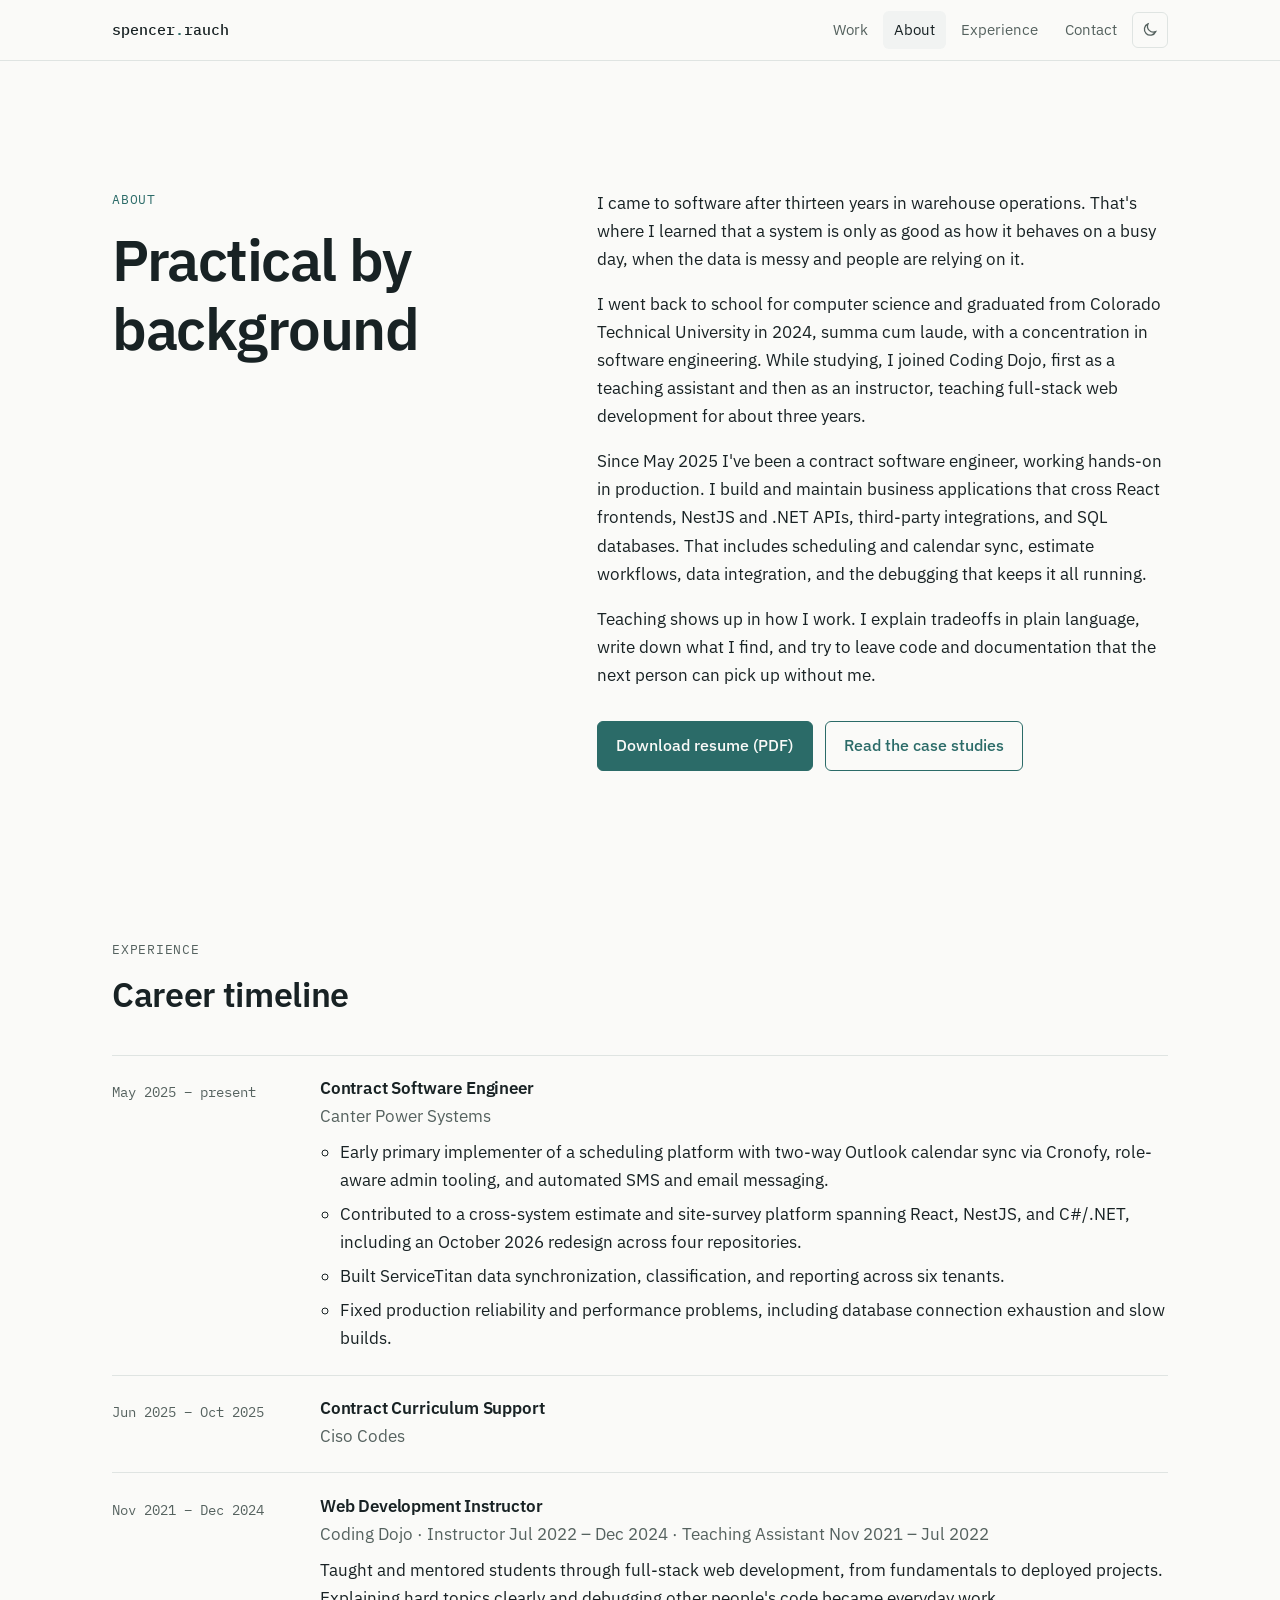
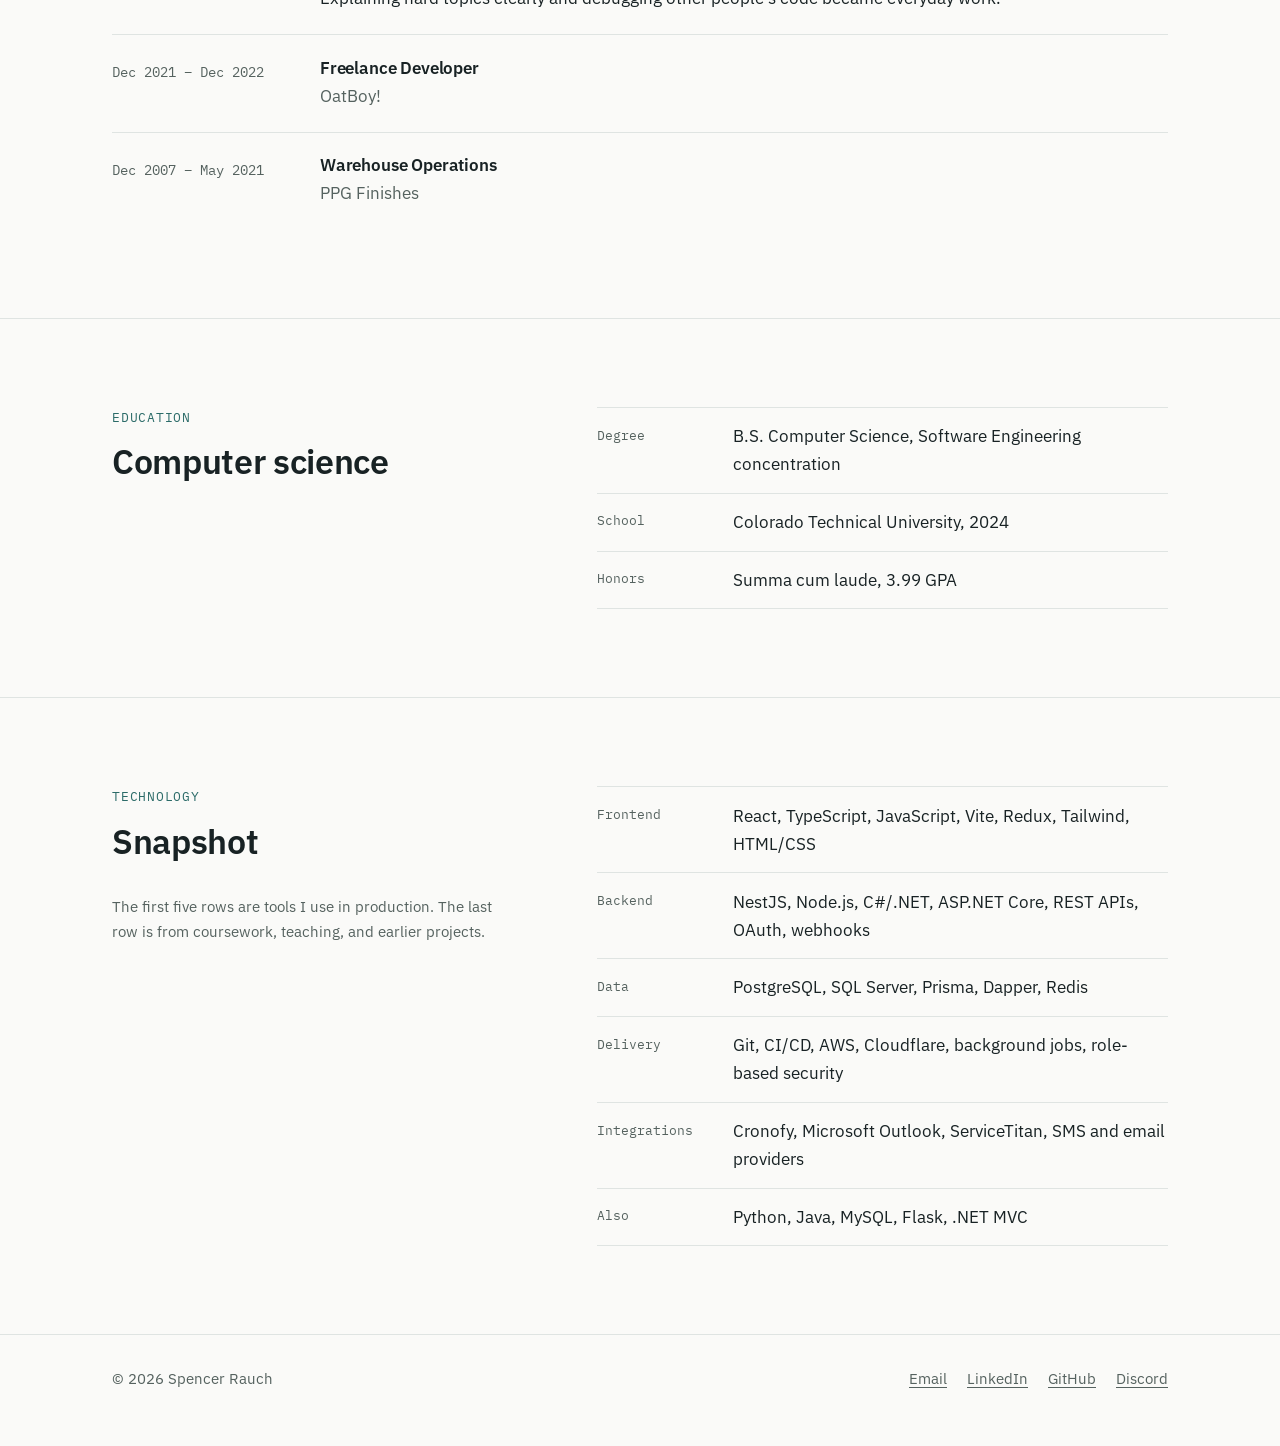
==== about.html @ 816af0b3 "Rebuild site around production engineering work Replace the single-page bootcamp-era portfolio with " ====
<!DOCTYPE html>
<html lang="en">

<head>
    <meta charset="UTF-8">
    <meta name="viewport" content="width=device-width, initial-scale=1.0">
    <title>About & experience — Spencer Rauch</title>
    <meta name="description" content="Spencer Rauch's background and experience: warehouse operations, a computer science degree, three years teaching full-stack development, and production software engineering since 2025.">
    <link rel="canonical" href="https://spencergr.com/about.html">
    <meta name="theme-color" content="#2b6b68">

    <meta property="og:type" content="profile">
    <meta property="og:site_name" content="Spencer Rauch">
    <meta property="og:title" content="About & experience — Spencer Rauch">
    <meta property="og:description" content="From operations to a CS degree, three years teaching, and production software engineering since 2025.">
    <meta property="og:url" content="https://spencergr.com/about.html">
    <meta property="og:image" content="https://spencergr.com/img/og-image.png">
    <meta property="og:image:width" content="1200">
    <meta property="og:image:height" content="630">
    <meta name="twitter:card" content="summary_large_image">

    <link rel="icon" href="favicon.svg" type="image/svg+xml">
    <link rel="preconnect" href="https://fonts.googleapis.com">
    <link rel="preconnect" href="https://fonts.gstatic.com" crossorigin>
    <link href="https://fonts.googleapis.com/css2?family=IBM+Plex+Mono:wght@400;500&family=IBM+Plex+Sans:wght@400;500;600&display=swap" rel="stylesheet">
    <link rel="stylesheet" href="style.css">
    <script>try { var t = localStorage.getItem("theme"); if (t) document.documentElement.dataset.theme = t; } catch (e) { }</script>
</head>

<body>
    <a class="skip-link" href="#main">Skip to content</a>

    <header class="site-header">
        <div class="wrap">
            <a class="brand" href="./">spencer<span>.</span>rauch</a>
            <nav class="nav" aria-label="Main">
                <ul id="nav-list">
                    <li><a href="work.html">Work</a></li>
                    <li><a href="about.html" aria-current="page">About</a></li>
                    <li><a href="#experience">Experience</a></li>
                    <li><a href="index.html#contact">Contact</a></li>
                </ul>
                <button class="icon-btn theme-btn" type="button" aria-label="Toggle theme">
                    <svg class="icon-moon" viewBox="0 0 24 24" fill="none" stroke="currentColor" stroke-width="1.8" aria-hidden="true"><path d="M20 14.5A8 8 0 0 1 9.5 4a8 8 0 1 0 10.5 10.5z" /></svg>
                    <svg class="icon-sun" viewBox="0 0 24 24" fill="none" stroke="currentColor" stroke-width="1.8" aria-hidden="true"><circle cx="12" cy="12" r="4" /><path d="M12 2v2M12 20v2M4.9 4.9l1.4 1.4M17.7 17.7l1.4 1.4M2 12h2M20 12h2M4.9 19.1l1.4-1.4M17.7 6.3l1.4-1.4" /></svg>
                </button>
                <button class="icon-btn menu-btn" type="button" aria-label="Menu" aria-expanded="false" aria-controls="nav-list">
                    <svg viewBox="0 0 24 24" fill="none" stroke="currentColor" stroke-width="1.8" aria-hidden="true"><path d="M4 7h16M4 12h16M4 17h16" /></svg>
                </button>
            </nav>
        </div>
    </header>

    <main id="main">
        <section class="hero" aria-labelledby="page-title">
            <div class="wrap split">
                <div>
                    <p class="eyebrow">About</p>
                    <h1 id="page-title">Practical by background</h1>
                </div>
                <div>
                    <p>I came to software after thirteen years in warehouse operations. That's where I learned that a system is only as good as how it behaves on a busy day, when the data is messy and people are relying on it.</p>
                    <p>I went back to school for computer science and graduated from Colorado Technical University in 2024, summa cum laude, with a concentration in software engineering. While studying, I joined Coding Dojo, first as a teaching assistant and then as an instructor, teaching full-stack web development for about three years.</p>
                    <p>Since May 2025 I've been a contract software engineer, working hands-on in production. I build and maintain business applications that cross React frontends, NestJS and .NET APIs, third-party integrations, and SQL databases. That includes scheduling and calendar sync, estimate workflows, data integration, and the debugging that keeps it all running.</p>
                    <p>Teaching shows up in how I work. I explain tradeoffs in plain language, write down what I find, and try to leave code and documentation that the next person can pick up without me.</p>
                    <div class="actions">
                        <a class="btn btn-primary" href="resume.pdf">Download resume (PDF)</a>
                        <a class="btn btn-secondary" href="work.html">Read the case studies</a>
                    </div>
                </div>
            </div>
        </section>

        <section class="section" id="experience" aria-labelledby="exp-title">
            <div class="wrap">
                <div class="section-head">
                    <p class="eyebrow">Experience</p>
                    <h2 id="exp-title">Career timeline</h2>
                </div>
                <ol class="timeline">
                    <li>
                        <div class="when">May 2025 – present</div>
                        <div>
                            <h3>Contract Software Engineer</h3>
                            <p class="org">Canter Power Systems</p>
                            <ul>
                                <li>Early primary implementer of a scheduling platform with two-way Outlook calendar sync via Cronofy, role-aware admin tooling, and automated SMS and email messaging.</li>
                                <li>Contributed to a cross-system estimate and site-survey platform spanning React, NestJS, and C#/.NET, including an October 2026 redesign across four repositories.</li>
                                <li>Built ServiceTitan data synchronization, classification, and reporting across six tenants.</li>
                                <li>Fixed production reliability and performance problems, including database connection exhaustion and slow builds.</li>
                            </ul>
                        </div>
                    </li>
                    <li>
                        <div class="when">Jun 2025 – Oct 2025</div>
                        <div>
                            <h3>Contract Curriculum Support</h3>
                            <p class="org">Ciso Codes</p>
                        </div>
                    </li>
                    <li>
                        <div class="when">Nov 2021 – Dec 2024</div>
                        <div>
                            <h3>Web Development Instructor</h3>
                            <p class="org">Coding Dojo · Instructor Jul 2022 – Dec 2024 · Teaching Assistant Nov 2021 – Jul 2022</p>
                            <p>Taught and mentored students through full-stack web development, from fundamentals to deployed projects. Explaining hard topics clearly and debugging other people's code became everyday work.</p>
                        </div>
                    </li>
                    <li>
                        <div class="when">Dec 2021 – Dec 2022</div>
                        <div>
                            <h3>Freelance Developer</h3>
                            <p class="org">OatBoy!</p>
                        </div>
                    </li>
                    <li>
                        <div class="when">Dec 2007 – May 2021</div>
                        <div>
                            <h3>Warehouse Operations</h3>
                            <p class="org">PPG Finishes</p>
                        </div>
                    </li>
                </ol>
            </div>
        </section>

        <section class="section" aria-labelledby="edu-title">
            <div class="wrap split">
                <div>
                    <p class="eyebrow">Education</p>
                    <h2 id="edu-title">Computer science</h2>
                </div>
                <ul class="facts">
                    <li><span class="k">Degree</span><span>B.S. Computer Science, Software Engineering concentration</span></li>
                    <li><span class="k">School</span><span>Colorado Technical University, 2024</span></li>
                    <li><span class="k">Honors</span><span>Summa cum laude, 3.99 GPA</span></li>
                </ul>
            </div>
        </section>

        <section class="section" aria-labelledby="tech-title">
            <div class="wrap split">
                <div>
                    <p class="eyebrow">Technology</p>
                    <h2 id="tech-title">Snapshot</h2>
                    <p class="note">The first five rows are tools I use in production. The last row is from coursework, teaching, and earlier projects.</p>
                </div>
                <ul class="facts">
                    <li><span class="k">Frontend</span><span>React, TypeScript, JavaScript, Vite, Redux, Tailwind, HTML/CSS</span></li>
                    <li><span class="k">Backend</span><span>NestJS, Node.js, C#/.NET, ASP.NET Core, REST APIs, OAuth, webhooks</span></li>
                    <li><span class="k">Data</span><span>PostgreSQL, SQL Server, Prisma, Dapper, Redis</span></li>
                    <li><span class="k">Delivery</span><span>Git, CI/CD, AWS, Cloudflare, background jobs, role-based security</span></li>
                    <li><span class="k">Integrations</span><span>Cronofy, Microsoft Outlook, ServiceTitan, SMS and email providers</span></li>
                    <li><span class="k">Also</span><span>Python, Java, MySQL, Flask, .NET MVC</span></li>
                </ul>
            </div>
        </section>
    </main>

    <footer class="site-footer">
        <div class="wrap">
            <p>© 2026 Spencer Rauch</p>
            <ul>
                <li><a href="mailto:rauchs@gmail.com">Email</a></li>
                <li><a href="https://www.linkedin.com/in/spencer-rauch/">LinkedIn</a></li>
                <li><a href="https://github.com/SpencerRauch">GitHub</a></li>
                <li><a href="https://www.discordapp.com/users/734419420210004018">Discord</a></li>
            </ul>
        </div>
    </footer>

    <script src="script.js"></script>
</body>

</html>
---- style.css ----
/* ---------- Tokens ---------- */
:root {
    --bg: #fafaf8;
    --surface: #ffffff;
    --surface-2: #f1f3f2;
    --text: #182224;
    --muted: #55625f;
    --border: #dfe4e2;
    --accent: #2b6b68;
    --accent-soft: #e3efed;
    --accent-ink: #1f5250;
    --warn: #8a5a12;
    --warn-soft: #f7eedd;

    --font-sans: "IBM Plex Sans", system-ui, -apple-system, "Segoe UI", sans-serif;
    --font-mono: "IBM Plex Mono", ui-monospace, "Cascadia Code", Consolas, monospace;

    --radius: 6px;
    --max: 70rem;
    --gutter: clamp(1rem, 4vw, 2rem);
    color-scheme: light;
}

@media (prefers-color-scheme: dark) {
    :root:not([data-theme="light"]) {
        --bg: #111517;
        --surface: #171c1e;
        --surface-2: #1d2427;
        --text: #e6ebea;
        --muted: #9aa8a5;
        --border: #2b3437;
        --accent: #8cc4bb;
        --accent-soft: #1d2f2e;
        --accent-ink: #b5dcd5;
        --warn: #e0b86b;
        --warn-soft: #2e2618;
        color-scheme: dark;
    }
}

:root[data-theme="dark"] {
    --bg: #111517;
    --surface: #171c1e;
    --surface-2: #1d2427;
    --text: #e6ebea;
    --muted: #9aa8a5;
    --border: #2b3437;
    --accent: #8cc4bb;
    --accent-soft: #1d2f2e;
    --accent-ink: #b5dcd5;
    --warn: #e0b86b;
    --warn-soft: #2e2618;
    color-scheme: dark;
}

/* ---------- Base ---------- */
*,
*::before,
*::after {
    box-sizing: border-box;
}

html {
    -webkit-text-size-adjust: 100%;
    scroll-behavior: smooth;
}

@media (prefers-reduced-motion: reduce) {
    html {
        scroll-behavior: auto;
    }
}

body {
    margin: 0;
    background: var(--bg);
    color: var(--text);
    font-family: var(--font-sans);
    font-size: 1.0625rem;
    line-height: 1.65;
    text-rendering: optimizeLegibility;
}

h1,
h2,
h3,
h4 {
    line-height: 1.2;
    margin: 0 0 .6em;
    font-weight: 600;
    letter-spacing: -0.01em;
}

h1 {
    font-size: clamp(2.2rem, 5.5vw, 3.6rem);
    letter-spacing: -0.025em;
}

h2 {
    font-size: clamp(1.6rem, 3.2vw, 2.1rem);
}

h3 {
    font-size: 1.2rem;
}

p {
    margin: 0 0 1em;
}

a {
    color: var(--accent);
    text-underline-offset: .18em;
    text-decoration-thickness: 1px;
}

a:hover {
    text-decoration-thickness: 2px;
}

:focus-visible {
    outline: 2px solid var(--accent);
    outline-offset: 3px;
    border-radius: 2px;
}

ul {
    padding-left: 1.2em;
}

li + li {
    margin-top: .35em;
}

code,
.mono {
    font-family: var(--font-mono);
    font-size: .9em;
}

.wrap {
    max-width: var(--max);
    margin: 0 auto;
    padding: 0 var(--gutter);
}

.skip-link {
    position: absolute;
    left: -999px;
    top: .5rem;
    background: var(--surface);
    color: var(--text);
    padding: .5rem 1rem;
    border: 1px solid var(--border);
    z-index: 100;
}

.skip-link:focus {
    left: .5rem;
}

.visually-hidden {
    position: absolute;
    width: 1px;
    height: 1px;
    overflow: hidden;
    clip: rect(0 0 0 0);
    white-space: nowrap;
}

/* ---------- Header ---------- */
.site-header {
    position: sticky;
    top: 0;
    z-index: 20;
    background: color-mix(in srgb, var(--bg) 92%, transparent);
    backdrop-filter: blur(6px);
    border-bottom: 1px solid var(--border);
}

.site-header .wrap {
    display: flex;
    align-items: center;
    justify-content: space-between;
    gap: 1rem;
    min-height: 3.75rem;
}

.brand {
    font-family: var(--font-mono);
    font-weight: 500;
    font-size: .95rem;
    color: var(--text);
    text-decoration: none;
    white-space: nowrap;
}

.brand span {
    color: var(--accent);
}

.nav {
    display: flex;
    align-items: center;
    gap: .25rem;
}

.nav ul {
    display: flex;
    list-style: none;
    margin: 0;
    padding: 0;
    gap: .25rem;
}

.nav li + li {
    margin-top: 0;
}

.nav a {
    display: block;
    padding: .4rem .7rem;
    color: var(--muted);
    text-decoration: none;
    font-size: .95rem;
    border-radius: var(--radius);
}

.nav a:hover,
.nav a[aria-current="page"] {
    color: var(--text);
    background: var(--surface-2);
}

.icon-btn {
    display: inline-flex;
    align-items: center;
    justify-content: center;
    width: 2.25rem;
    height: 2.25rem;
    border: 1px solid var(--border);
    border-radius: var(--radius);
    background: transparent;
    color: var(--muted);
    cursor: pointer;
}

.icon-btn:hover {
    color: var(--text);
    background: var(--surface-2);
}

.icon-btn svg {
    width: 1.1rem;
    height: 1.1rem;
}

.menu-btn {
    display: none;
}

.theme-btn .icon-sun {
    display: none;
}

:root[data-theme="dark"] .theme-btn .icon-sun {
    display: block;
}

:root[data-theme="dark"] .theme-btn .icon-moon {
    display: none;
}

@media (max-width: 680px) {
    .menu-btn {
        display: inline-flex;
    }

    .nav ul {
        display: none;
        position: absolute;
        top: 100%;
        left: 0;
        right: 0;
        flex-direction: column;
        padding: .5rem var(--gutter) 1rem;
        background: var(--bg);
        border-bottom: 1px solid var(--border);
    }

    .nav.open ul {
        display: flex;
    }

    .nav a {
        padding: .7rem .5rem;
        font-size: 1rem;
    }
}

/* ---------- Sections ---------- */
main {
    display: block;
}

.section {
    padding: clamp(3rem, 8vw, 5.5rem) 0;
}

.section + .section {
    border-top: 1px solid var(--border);
}

.eyebrow {
    font-family: var(--font-mono);
    font-size: .8rem;
    letter-spacing: .06em;
    text-transform: uppercase;
    color: var(--accent);
    margin-bottom: .9rem;
}

.lede {
    font-size: clamp(1.1rem, 2vw, 1.25rem);
    color: var(--muted);
    max-width: 44rem;
}

.section-head {
    max-width: 44rem;
    margin-bottom: 2.5rem;
}

.section-head p {
    color: var(--muted);
}

/* ---------- Hero ---------- */
.hero {
    padding: clamp(4rem, 12vw, 8rem) 0 clamp(3rem, 8vw, 5rem);
}

.hero h1 {
    max-width: 16ch;
}

.hero .lede {
    margin-top: 1.25rem;
}

.actions {
    display: flex;
    flex-wrap: wrap;
    gap: .75rem;
    margin-top: 2rem;
}

.btn {
    display: inline-flex;
    align-items: center;
    gap: .5rem;
    padding: .7rem 1.15rem;
    border-radius: var(--radius);
    border: 1px solid var(--accent);
    font-weight: 500;
    font-size: .98rem;
    text-decoration: none;
}

.btn-primary {
    background: var(--accent);
    color: var(--bg);
}

.btn-primary:hover {
    background: var(--accent-ink);
    border-color: var(--accent-ink);
}

.btn-secondary {
    background: transparent;
    color: var(--accent);
}

.btn-secondary:hover {
    background: var(--accent-soft);
}

.hero-meta {
    display: flex;
    flex-wrap: wrap;
    gap: .5rem 1.5rem;
    margin-top: 2.5rem;
    padding: 0;
    list-style: none;
    color: var(--muted);
    font-size: .92rem;
}

.hero-meta li + li {
    margin-top: 0;
}

/* ---------- Cards ---------- */
.card-grid {
    display: grid;
    grid-template-columns: repeat(auto-fit, minmax(min(100%, 19rem), 1fr));
    gap: 1.25rem;
}

.card {
    display: flex;
    flex-direction: column;
    background: var(--surface);
    border: 1px solid var(--border);
    border-radius: var(--radius);
    padding: 1.5rem;
}

.card h3 {
    margin-bottom: .5rem;
}

.card h3 a {
    color: var(--text);
    text-decoration: none;
}

.card h3 a:hover {
    color: var(--accent);
}

.card p {
    color: var(--muted);
    font-size: .98rem;
}

.card .tags {
    margin-top: auto;
    padding-top: .75rem;
}

.card-link {
    color: var(--text);
    text-decoration: none;
}

a.card:hover {
    border-color: var(--accent);
}

.tags {
    display: flex;
    flex-wrap: wrap;
    gap: .4rem;
    list-style: none;
    padding: 0;
    margin: 0;
}

.tags li {
    margin: 0;
    font-family: var(--font-mono);
    font-size: .78rem;
    padding: .15rem .5rem;
    border-radius: 4px;
    background: var(--surface-2);
    color: var(--muted);
    border: 1px solid var(--border);
}

/* ---------- Capabilities ---------- */
.cap-grid {
    display: grid;
    grid-template-columns: repeat(auto-fit, minmax(min(100%, 13rem), 1fr));
    gap: 2rem 2.5rem;
}

.cap-grid h3 {
    font-size: 1rem;
    font-family: var(--font-mono);
    font-weight: 500;
    color: var(--accent);
    margin-bottom: .6rem;
}

.cap-grid ul {
    list-style: none;
    padding: 0;
    margin: 0;
}

.cap-grid li {
    padding: .3rem 0;
    border-bottom: 1px solid var(--border);
    margin: 0;
}

.note {
    color: var(--muted);
    font-size: .95rem;
    margin-top: 2rem;
}

/* ---------- Two column ---------- */
.split {
    display: grid;
    grid-template-columns: minmax(0, 1fr) minmax(0, 1.4fr);
    gap: clamp(2rem, 6vw, 5rem);
    align-items: start;
}

@media (max-width: 820px) {
    .split {
        grid-template-columns: 1fr;
    }
}

.facts {
    list-style: none;
    padding: 0;
    margin: 0;
    border-top: 1px solid var(--border);
}

.facts li {
    margin: 0;
    padding: .9rem 0;
    border-bottom: 1px solid var(--border);
    display: grid;
    grid-template-columns: 7.5rem 1fr;
    gap: 1rem;
}

.facts .k {
    font-family: var(--font-mono);
    font-size: .82rem;
    color: var(--muted);
    padding-top: .15rem;
}

/* ---------- Case studies ---------- */
.toc {
    list-style: none;
    padding: 0;
    margin: 2rem 0 0;
    display: grid;
    grid-template-columns: repeat(auto-fit, minmax(min(100%, 15rem), 1fr));
    gap: .75rem;
}

.toc li {
    margin: 0;
}

.toc a {
    display: block;
    height: 100%;
    padding: .9rem 1rem;
    border: 1px solid var(--border);
    border-radius: var(--radius);
    background: var(--surface);
    color: var(--text);
    text-decoration: none;
}

.toc a:hover {
    border-color: var(--accent);
}

.toc .num {
    display: block;
    font-family: var(--font-mono);
    font-size: .8rem;
    color: var(--accent);
}

.case {
    scroll-margin-top: 4.5rem;
}

.case-head {
    max-width: 48rem;
    margin-bottom: 2rem;
}

.case-head .context {
    font-family: var(--font-mono);
    font-size: .85rem;
    color: var(--muted);
    margin-bottom: 1rem;
}

.case-body {
    display: grid;
    grid-template-columns: minmax(0, 1fr) minmax(0, 1fr);
    gap: 2rem 3.5rem;
}

@media (max-width: 900px) {
    .case-body {
        grid-template-columns: 1fr;
    }
}

.case-body h3 {
    font-size: .85rem;
    font-family: var(--font-mono);
    font-weight: 500;
    letter-spacing: .05em;
    text-transform: uppercase;
    color: var(--accent);
    margin-top: 1.75rem;
}

.case-body > div > h3:first-child {
    margin-top: 0;
}

.figure {
    margin: 0;
    background: var(--surface);
    border: 1px solid var(--border);
    border-radius: var(--radius);
    padding: 1.25rem;
}

.figure svg {
    display: block;
    width: 100%;
    height: auto;
}

.figure figcaption {
    margin-top: .9rem;
    font-size: .88rem;
    color: var(--muted);
}

.callout {
    background: var(--surface-2);
    border-left: 3px solid var(--accent);
    padding: 1rem 1.25rem;
    border-radius: 0 var(--radius) var(--radius) 0;
    font-size: .96rem;
    margin: 1.5rem 0 0;
}

.callout p:last-child {
    margin-bottom: 0;
}

.callout strong {
    font-weight: 600;
}

/* Diagram primitives (inline SVG) */
.dg-box {
    fill: var(--surface-2);
    stroke: var(--border);
    stroke-width: 1.5;
}

.dg-box.accent {
    fill: var(--accent-soft);
    stroke: var(--accent);
}

.dg-box.ext {
    fill: transparent;
    stroke: var(--muted);
    stroke-dasharray: 5 4;
}

.dg-title {
    fill: var(--text);
    font-family: var(--font-sans);
    font-size: 14px;
    font-weight: 600;
}

.dg-sub {
    fill: var(--muted);
    font-family: var(--font-mono);
    font-size: 11px;
}

.dg-line {
    stroke: var(--muted);
    stroke-width: 1.5;
    fill: none;
}

.dg-arrow {
    fill: var(--muted);
}

.dg-label {
    fill: var(--muted);
    font-family: var(--font-mono);
    font-size: 10.5px;
}

/* Method strip */
.method {
    list-style: none;
    counter-reset: step;
    padding: 0;
    margin: 0 0 2.5rem;
    display: grid;
    grid-template-columns: repeat(5, minmax(0, 1fr));
    gap: .5rem;
}

.method li {
    counter-increment: step;
    margin: 0;
    padding: .9rem 1rem;
    background: var(--surface);
    border: 1px solid var(--border);
    border-radius: var(--radius);
    font-size: .93rem;
    color: var(--muted);
}

.method li strong {
    display: block;
    color: var(--text);
    font-weight: 600;
}

.method li strong::before {
    content: counter(step, decimal-leading-zero) " ";
    font-family: var(--font-mono);
    font-weight: 400;
    color: var(--accent);
}

@media (max-width: 820px) {
    .method {
        grid-template-columns: 1fr;
    }
}

.incidents {
    display: grid;
    grid-template-columns: repeat(auto-fit, minmax(min(100%, 19rem), 1fr));
    gap: 1.25rem;
}

.incident dl {
    margin: 0;
}

.incident dt {
    font-family: var(--font-mono);
    font-size: .76rem;
    letter-spacing: .05em;
    text-transform: uppercase;
    color: var(--accent);
    margin-top: .9rem;
}

.incident dd {
    margin: .2rem 0 0;
    color: var(--text);
    font-size: .96rem;
}

/* ---------- Earlier projects ---------- */
.older {
    list-style: none;
    padding: 0;
    margin: 0;
    border-top: 1px solid var(--border);
}

.older li {
    margin: 0;
    padding: 1.25rem 0;
    border-bottom: 1px solid var(--border);
    display: grid;
    grid-template-columns: minmax(0, 1fr) auto;
    gap: .25rem 2rem;
}

.older h3 {
    font-size: 1.05rem;
    margin: 0;
}

.older p {
    margin: .3rem 0 .6rem;
    color: var(--muted);
    font-size: .96rem;
    grid-column: 1;
}

.older .tags {
    grid-column: 1;
}

.older .links {
    grid-column: 2;
    grid-row: 1 / span 3;
    font-size: .95rem;
    white-space: nowrap;
}

@media (max-width: 600px) {
    .older li {
        grid-template-columns: 1fr;
    }

    .older .links {
        grid-column: 1;
        grid-row: auto;
    }
}

/* ---------- Timeline ---------- */
.timeline {
    list-style: none;
    padding: 0;
    margin: 0;
}

.timeline > li {
    display: grid;
    grid-template-columns: 11rem minmax(0, 1fr);
    gap: .25rem 2rem;
    padding: 1.4rem 0;
    border-top: 1px solid var(--border);
    margin: 0;
}

.timeline .when {
    font-family: var(--font-mono);
    font-size: .85rem;
    color: var(--muted);
    padding-top: .2rem;
}

.timeline h3 {
    font-size: 1.08rem;
    margin-bottom: .2rem;
}

.timeline .org {
    color: var(--muted);
    margin-bottom: .5rem;
}

.timeline p:last-child,
.timeline ul:last-child {
    margin-bottom: 0;
}

@media (max-width: 640px) {
    .timeline > li {
        grid-template-columns: 1fr;
    }
}

/* ---------- Contact ---------- */
.contact-list {
    list-style: none;
    padding: 0;
    margin: 0;
    display: grid;
    grid-template-columns: repeat(auto-fit, minmax(min(100%, 15rem), 1fr));
    gap: .75rem;
}

.contact-list li {
    margin: 0;
}

.contact-list a {
    display: flex;
    align-items: center;
    gap: .9rem;
    padding: 1rem 1.1rem;
    border: 1px solid var(--border);
    border-radius: var(--radius);
    background: var(--surface);
    color: var(--text);
    text-decoration: none;
    min-width: 0;
}

.contact-list a:hover {
    border-color: var(--accent);
}

.contact-list svg {
    flex: none;
    width: 1.35rem;
    height: 1.35rem;
    color: var(--accent);
}

.contact-list .label {
    display: block;
    font-size: .8rem;
    font-family: var(--font-mono);
    color: var(--muted);
}

.contact-list .value {
    display: block;
    overflow-wrap: anywhere;
}

/* ---------- Footer ---------- */
.site-footer {
    border-top: 1px solid var(--border);
    padding: 2rem 0 2.5rem;
    color: var(--muted);
    font-size: .92rem;
}

.site-footer .wrap {
    display: flex;
    flex-wrap: wrap;
    justify-content: space-between;
    gap: 1rem;
}

.site-footer ul {
    display: flex;
    flex-wrap: wrap;
    gap: 1.25rem;
    list-style: none;
    padding: 0;
    margin: 0;
}

.site-footer li + li {
    margin-top: 0;
}

.site-footer a {
    color: var(--muted);
}

.site-footer a:hover {
    color: var(--text);
}

@media print {
    .site-header,
    .site-footer,
    .actions {
        display: none;
    }

    body {
        background: #fff;
        color: #000;
    }
}
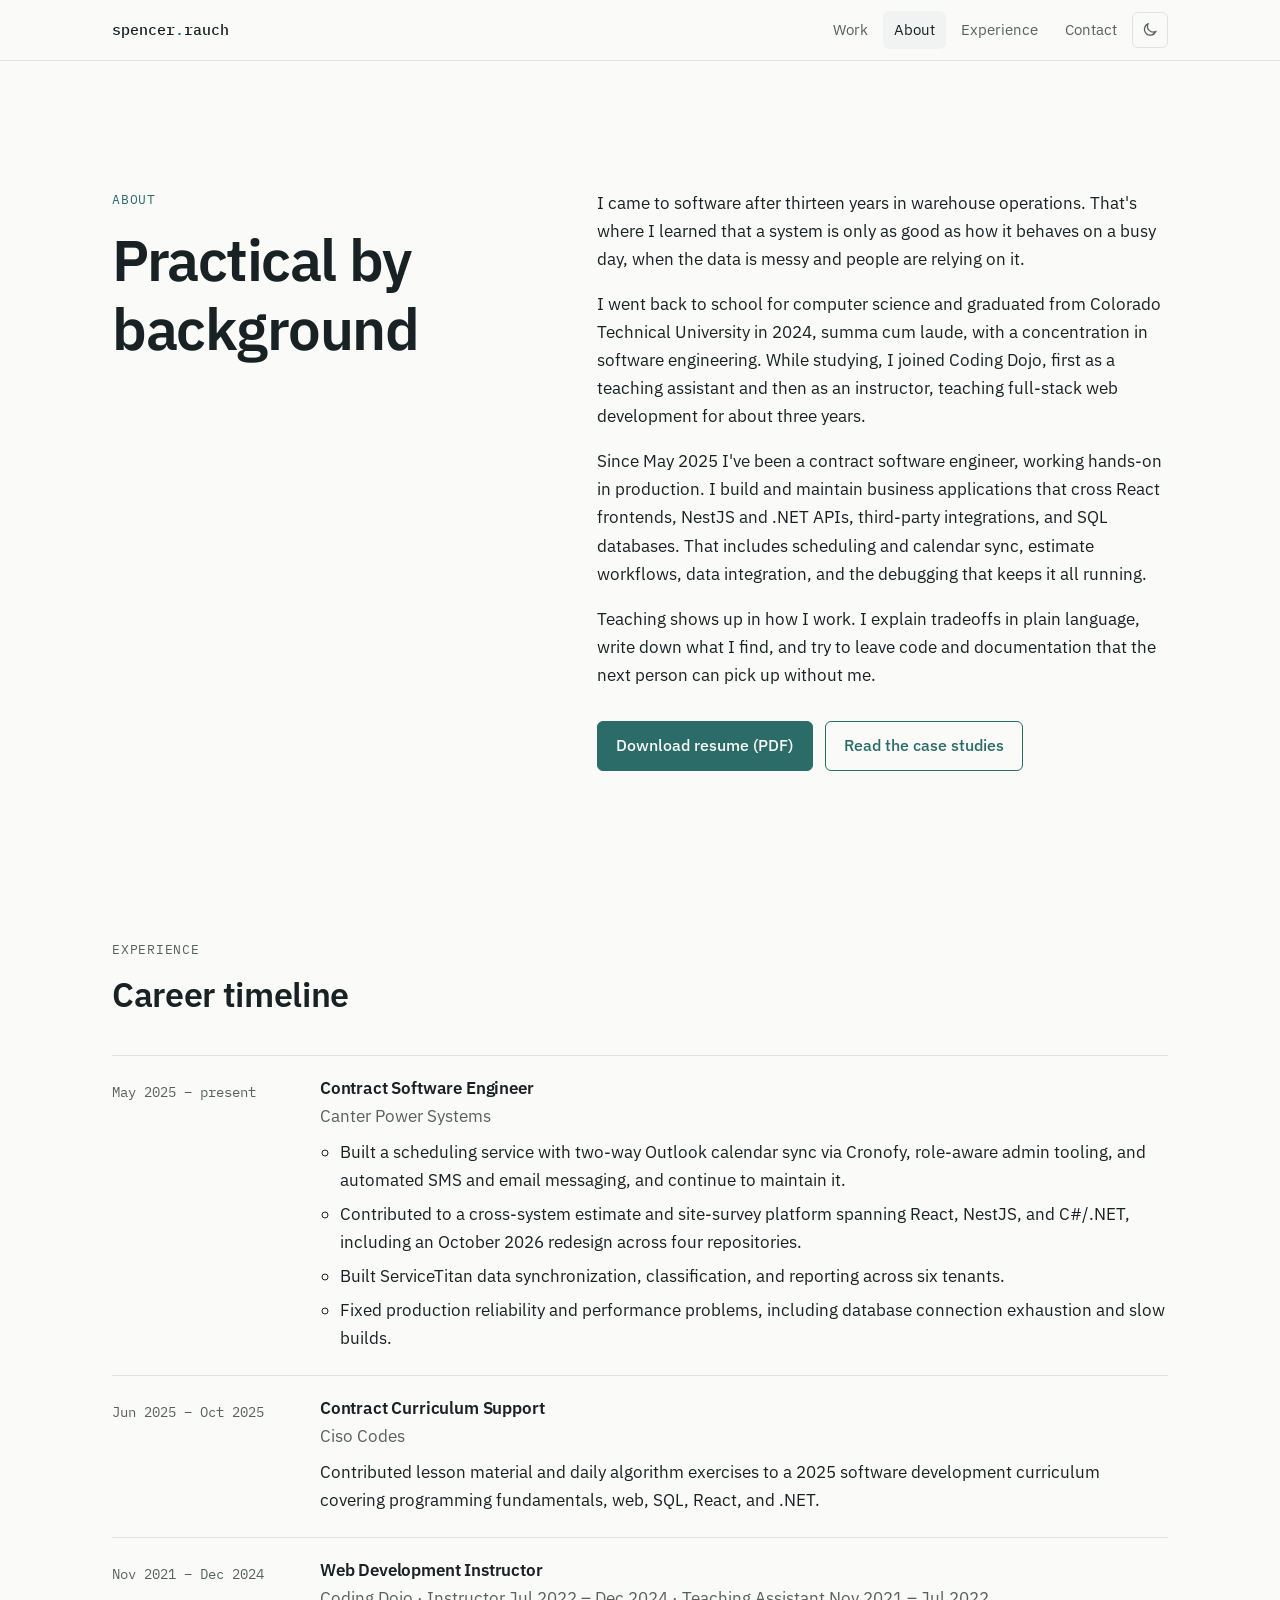
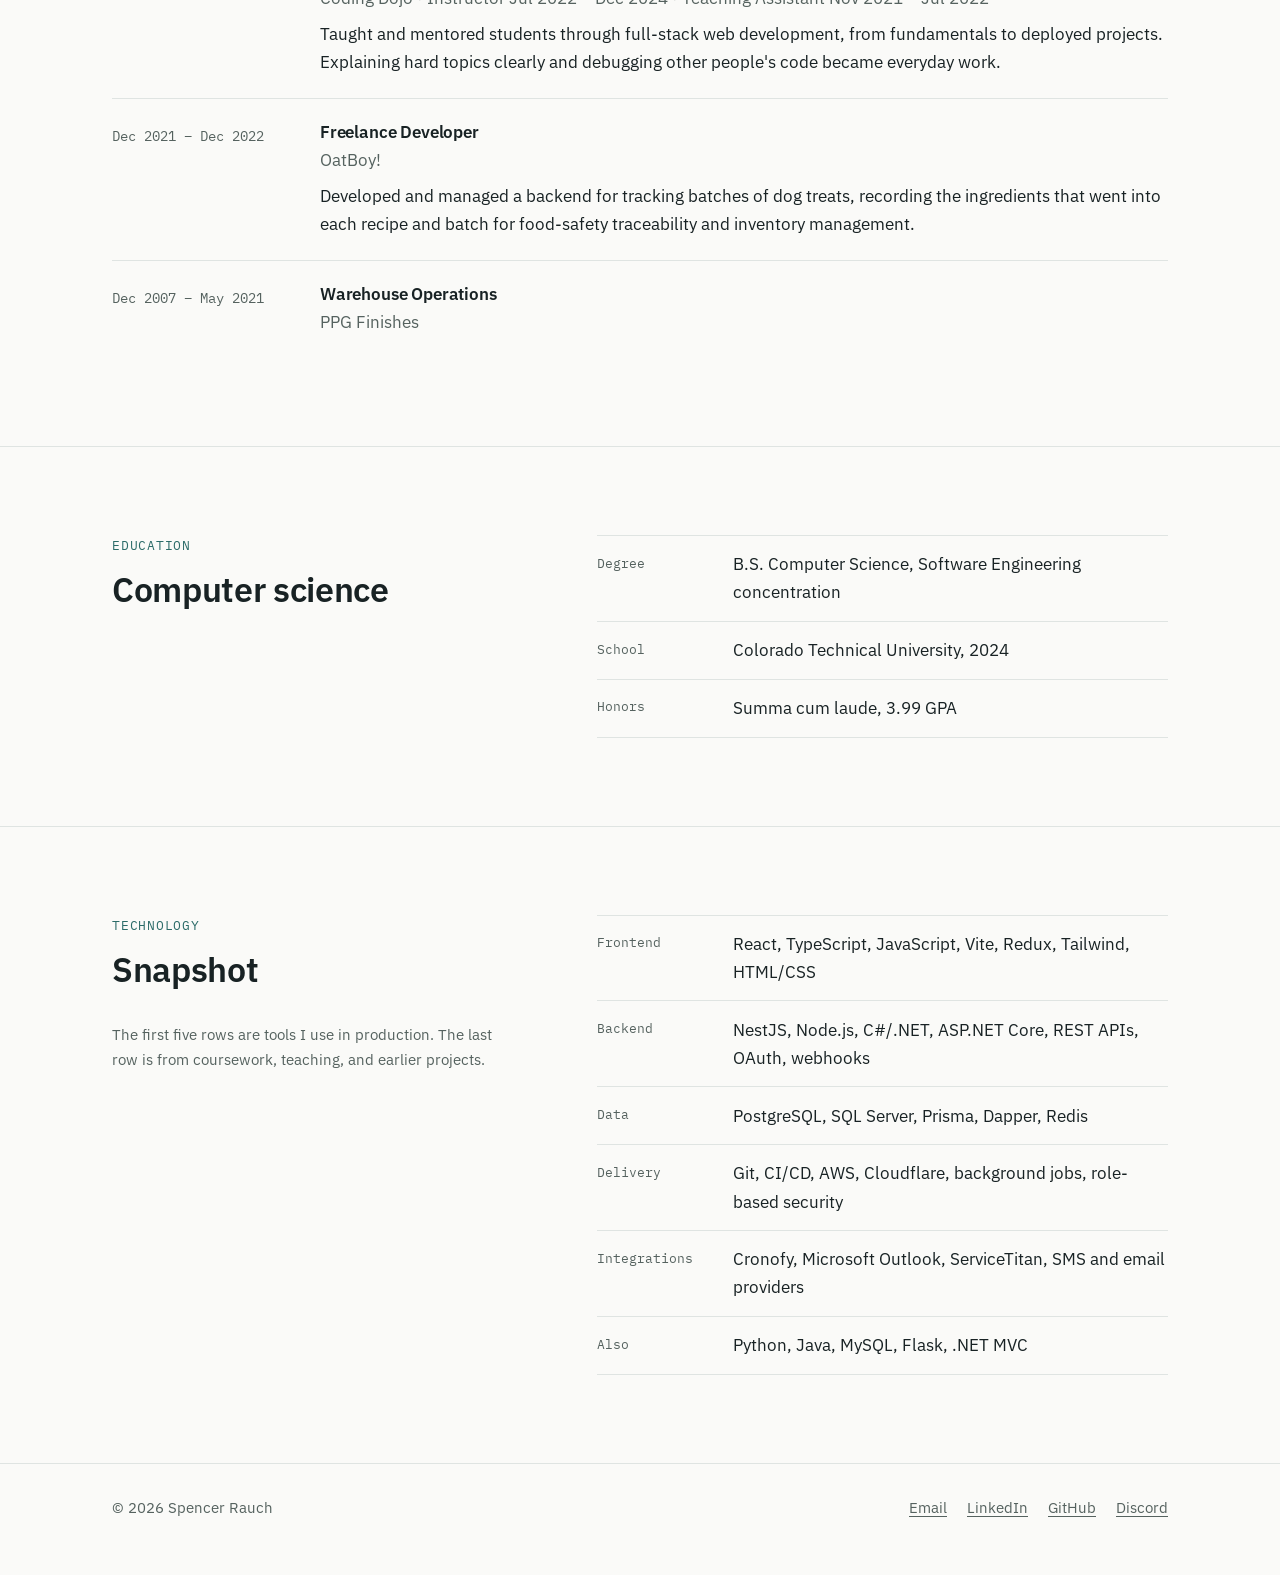
==== commit 78674dcc: "Lead case studies with outcomes and tighten ownership language - Add an at-a-glance block (role, sco" ====
--- a/about.html
+++ b/about.html
@@ -84,7 +84,7 @@
                             <h3>Contract Software Engineer</h3>
                             <p class="org">Canter Power Systems</p>
                             <ul>
-                                <li>Early primary implementer of a scheduling platform with two-way Outlook calendar sync via Cronofy, role-aware admin tooling, and automated SMS and email messaging.</li>
+                                <li>Built a scheduling service with two-way Outlook calendar sync via Cronofy, role-aware admin tooling, and automated SMS and email messaging, and continue to maintain it.</li>
                                 <li>Contributed to a cross-system estimate and site-survey platform spanning React, NestJS, and C#/.NET, including an October 2026 redesign across four repositories.</li>
                                 <li>Built ServiceTitan data synchronization, classification, and reporting across six tenants.</li>
                                 <li>Fixed production reliability and performance problems, including database connection exhaustion and slow builds.</li>
@@ -96,6 +96,7 @@
                         <div>
                             <h3>Contract Curriculum Support</h3>
                             <p class="org">Ciso Codes</p>
+                            <p>Contributed lesson material and daily algorithm exercises to a 2025 software development curriculum covering programming fundamentals, web, SQL, React, and .NET.</p>
                         </div>
                     </li>
                     <li>
@@ -111,6 +112,7 @@
                         <div>
                             <h3>Freelance Developer</h3>
                             <p class="org">OatBoy!</p>
+                            <p>Developed and managed a backend for tracking batches of dog treats, recording the ingredients that went into each recipe and batch for food-safety traceability and inventory management.</p>
                         </div>
                     </li>
                     <li>
--- a/style.css
+++ b/style.css
@@ -575,6 +575,43 @@
     color: var(--accent);
 }
 
+.toc .sub {
+    display: block;
+    margin-top: .25rem;
+    font-size: .85rem;
+    color: var(--muted);
+}
+
+.glance {
+    display: grid;
+    grid-template-columns: repeat(3, minmax(0, 1fr));
+    gap: 1.25rem 2rem;
+    margin: 0 0 2.5rem;
+    padding: 1.25rem 0;
+    border-top: 1px solid var(--border);
+    border-bottom: 1px solid var(--border);
+}
+
+.glance dt {
+    font-family: var(--font-mono);
+    font-size: .76rem;
+    letter-spacing: .05em;
+    text-transform: uppercase;
+    color: var(--accent);
+    margin-bottom: .3rem;
+}
+
+.glance dd {
+    margin: 0;
+    font-size: .98rem;
+}
+
+@media (max-width: 820px) {
+    .glance {
+        grid-template-columns: 1fr;
+    }
+}
+
 .case {
     scroll-margin-top: 4.5rem;
 }
@@ -775,7 +812,7 @@
     border-top: 1px solid var(--border);
 }
 
-.older li {
+.older > li {
     margin: 0;
     padding: 1.25rem 0;
     border-bottom: 1px solid var(--border);
@@ -808,7 +845,7 @@
 }
 
 @media (max-width: 600px) {
-    .older li {
+    .older > li {
         grid-template-columns: 1fr;
     }
 
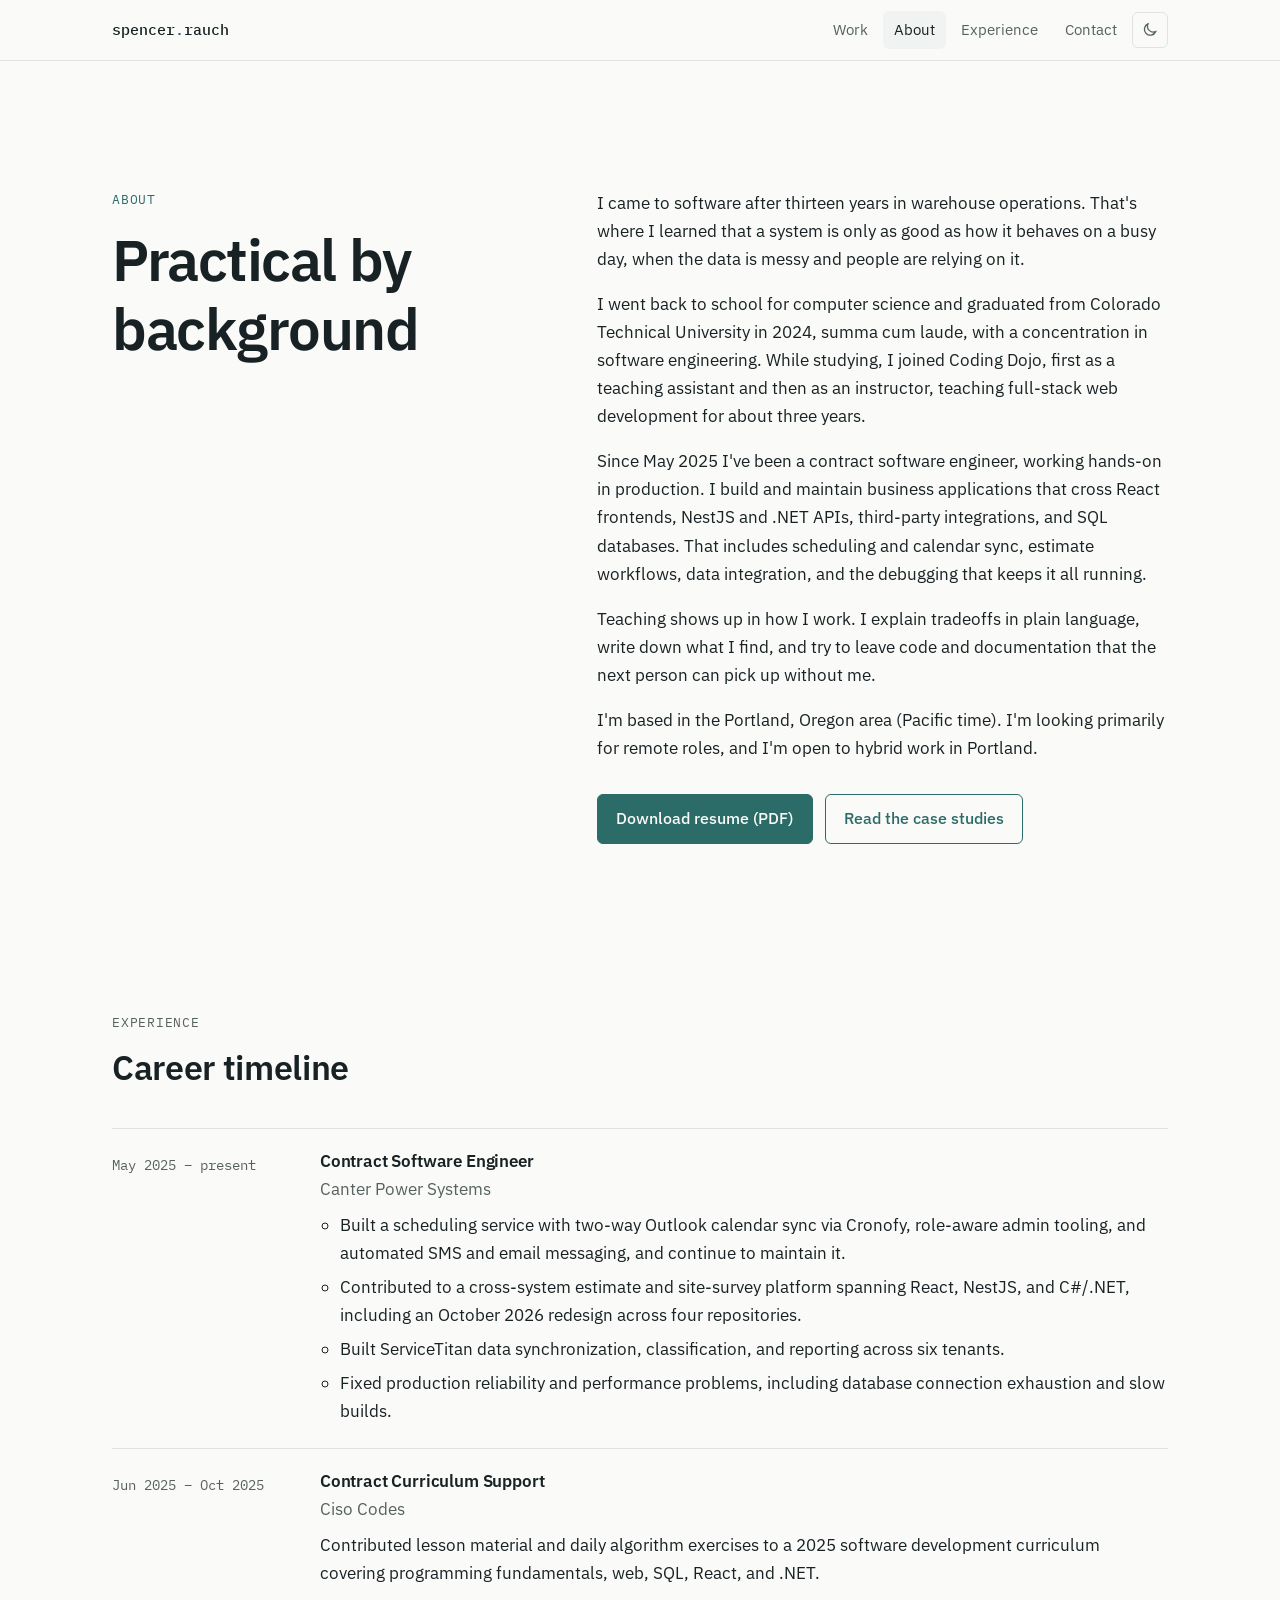
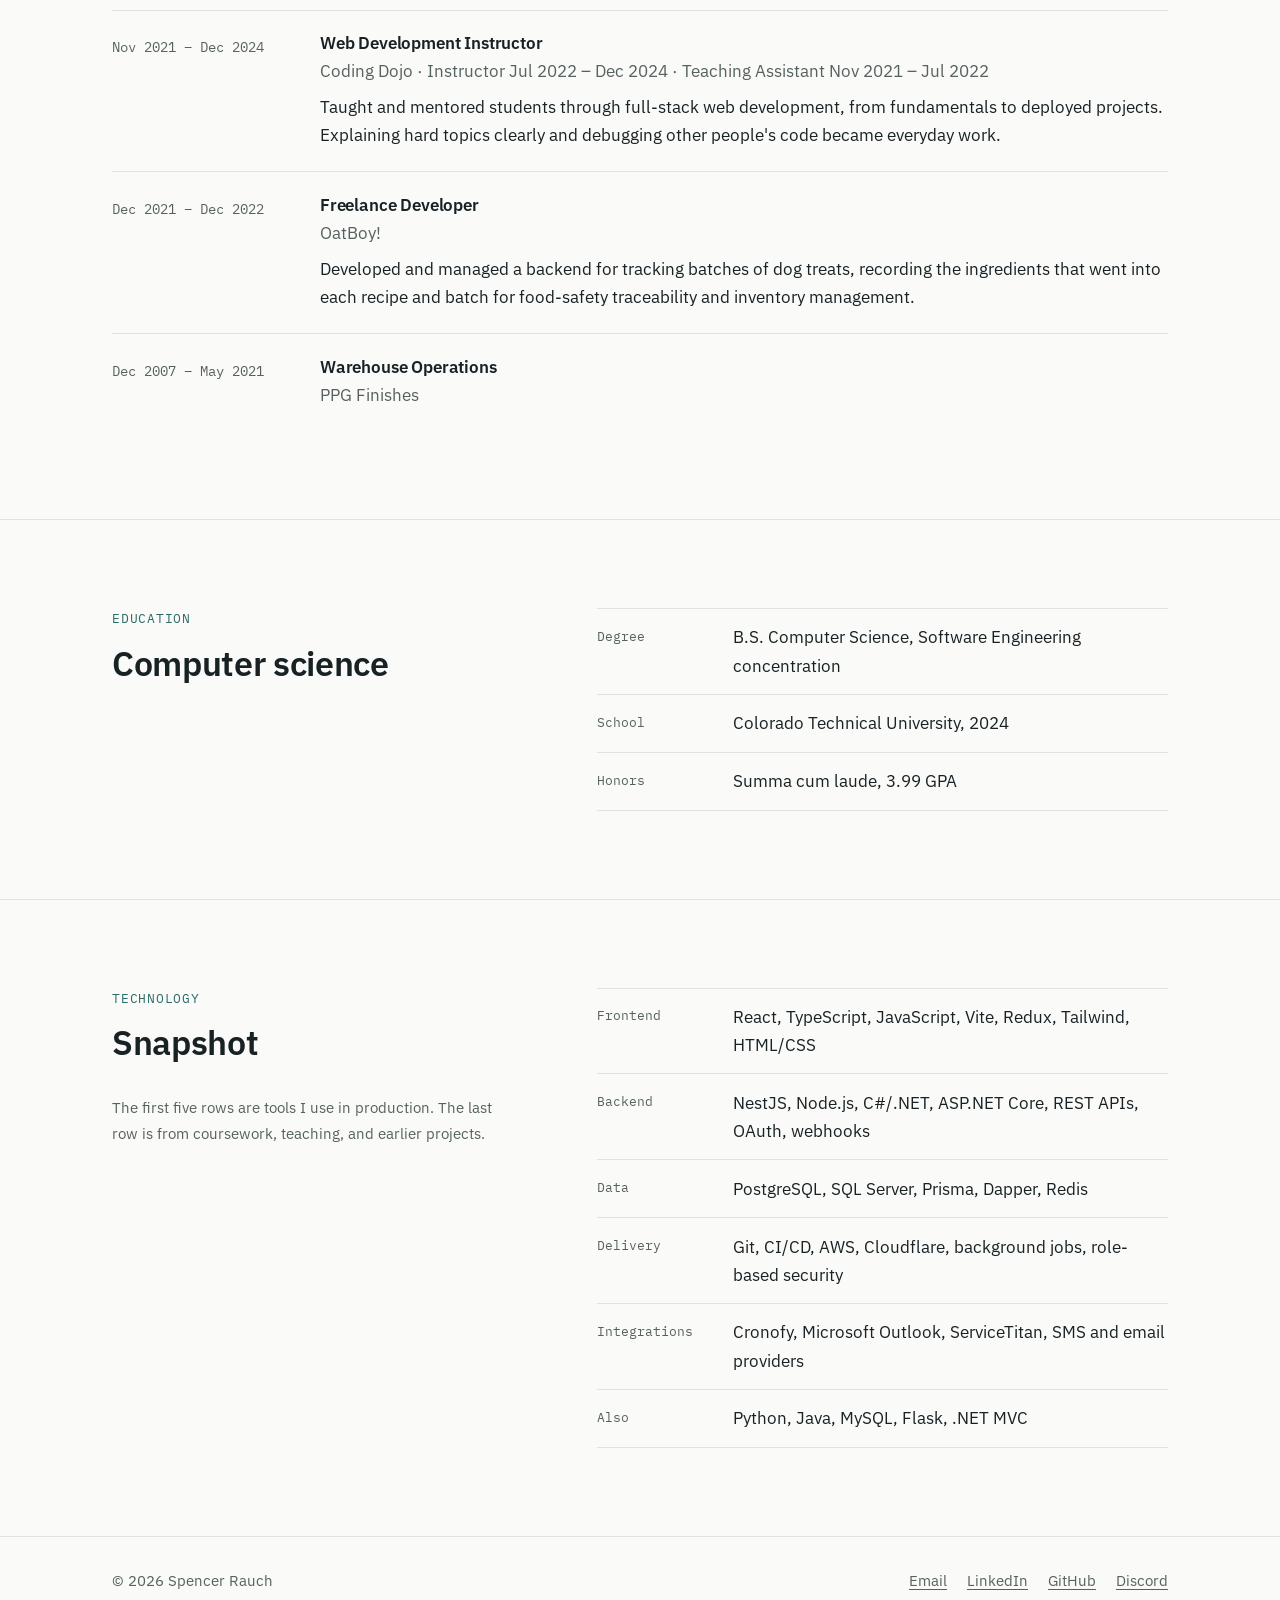
==== commit 92ece0b4: "Add location and remote/hybrid availability Portland, Oregon area (Pacific time), remote-first with " ====
--- a/about.html
+++ b/about.html
@@ -63,6 +63,7 @@
                     <p>I went back to school for computer science and graduated from Colorado Technical University in 2024, summa cum laude, with a concentration in software engineering. While studying, I joined Coding Dojo, first as a teaching assistant and then as an instructor, teaching full-stack web development for about three years.</p>
                     <p>Since May 2025 I've been a contract software engineer, working hands-on in production. I build and maintain business applications that cross React frontends, NestJS and .NET APIs, third-party integrations, and SQL databases. That includes scheduling and calendar sync, estimate workflows, data integration, and the debugging that keeps it all running.</p>
                     <p>Teaching shows up in how I work. I explain tradeoffs in plain language, write down what I find, and try to leave code and documentation that the next person can pick up without me.</p>
+                    <p>I'm based in the Portland, Oregon area (Pacific time). I'm looking primarily for remote roles, and I'm open to hybrid work in Portland.</p>
                     <div class="actions">
                         <a class="btn btn-primary" href="resume.pdf">Download resume (PDF)</a>
                         <a class="btn btn-secondary" href="work.html">Read the case studies</a>
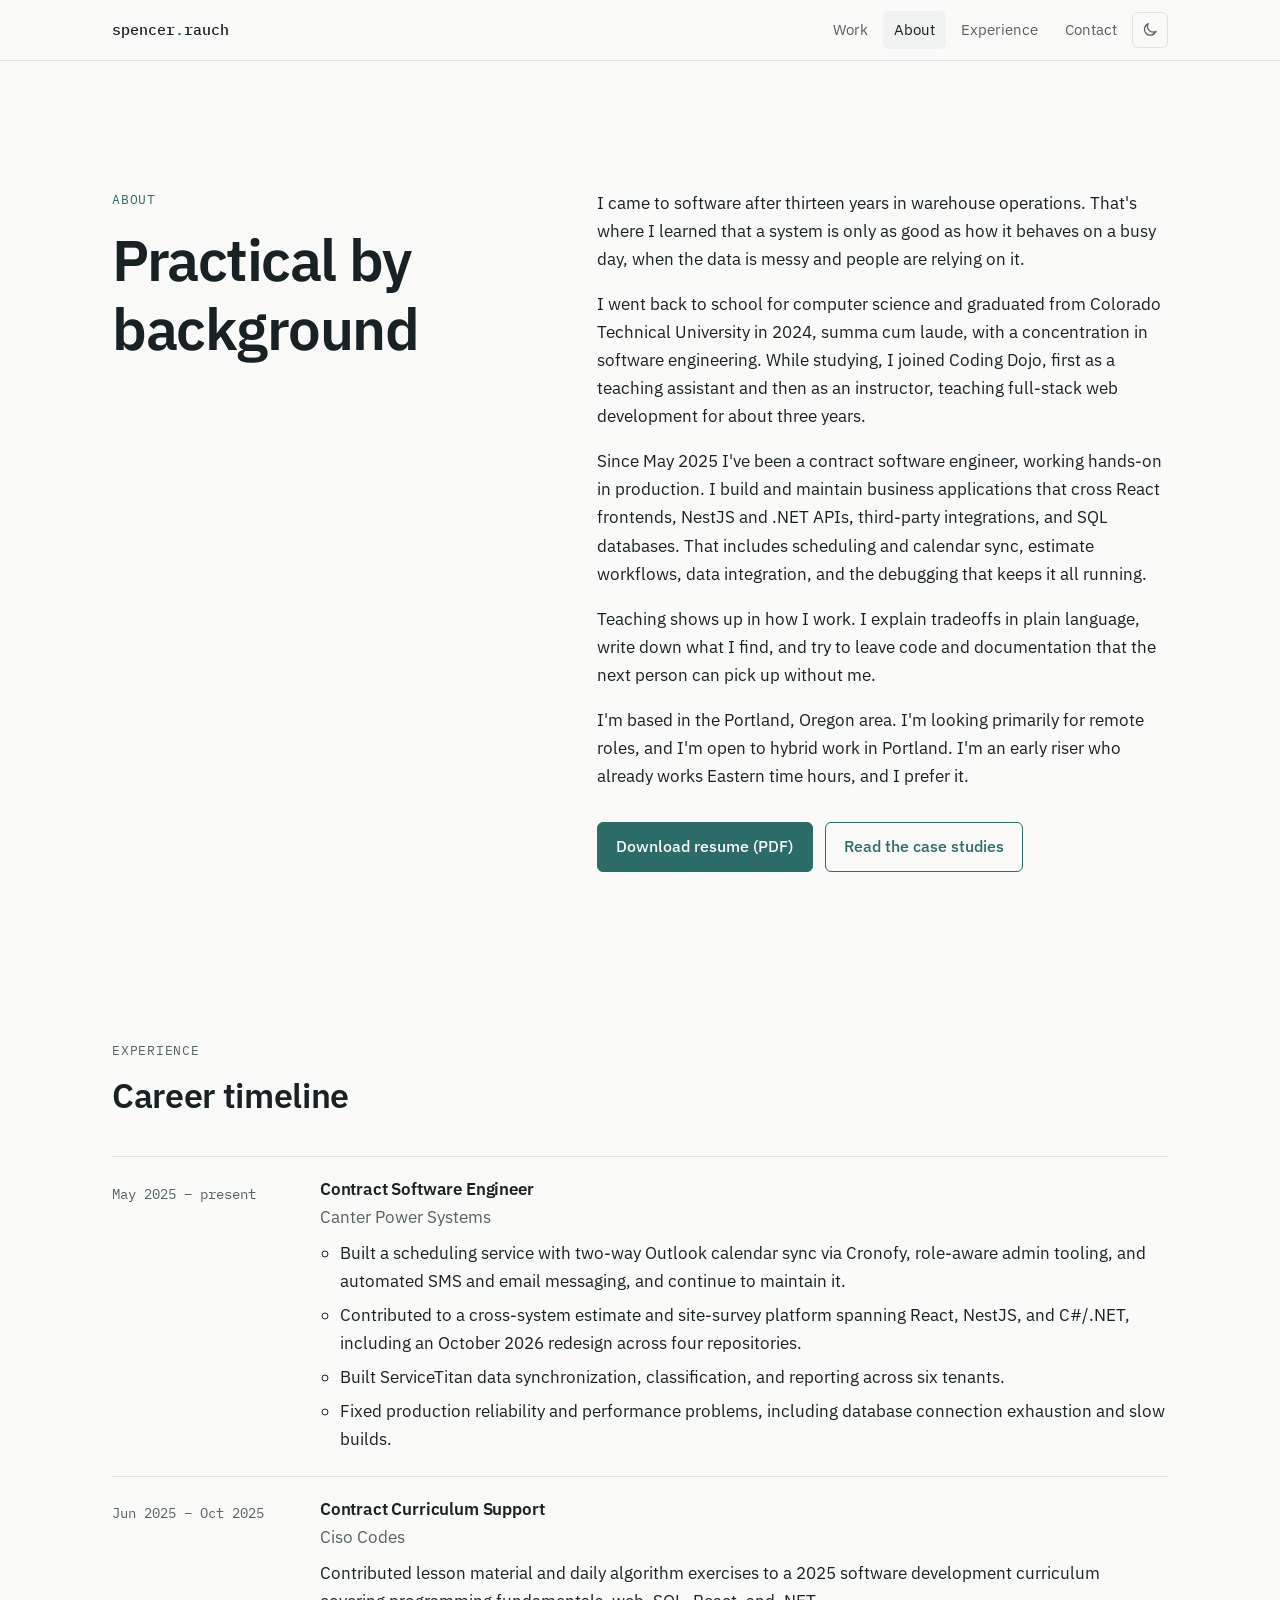
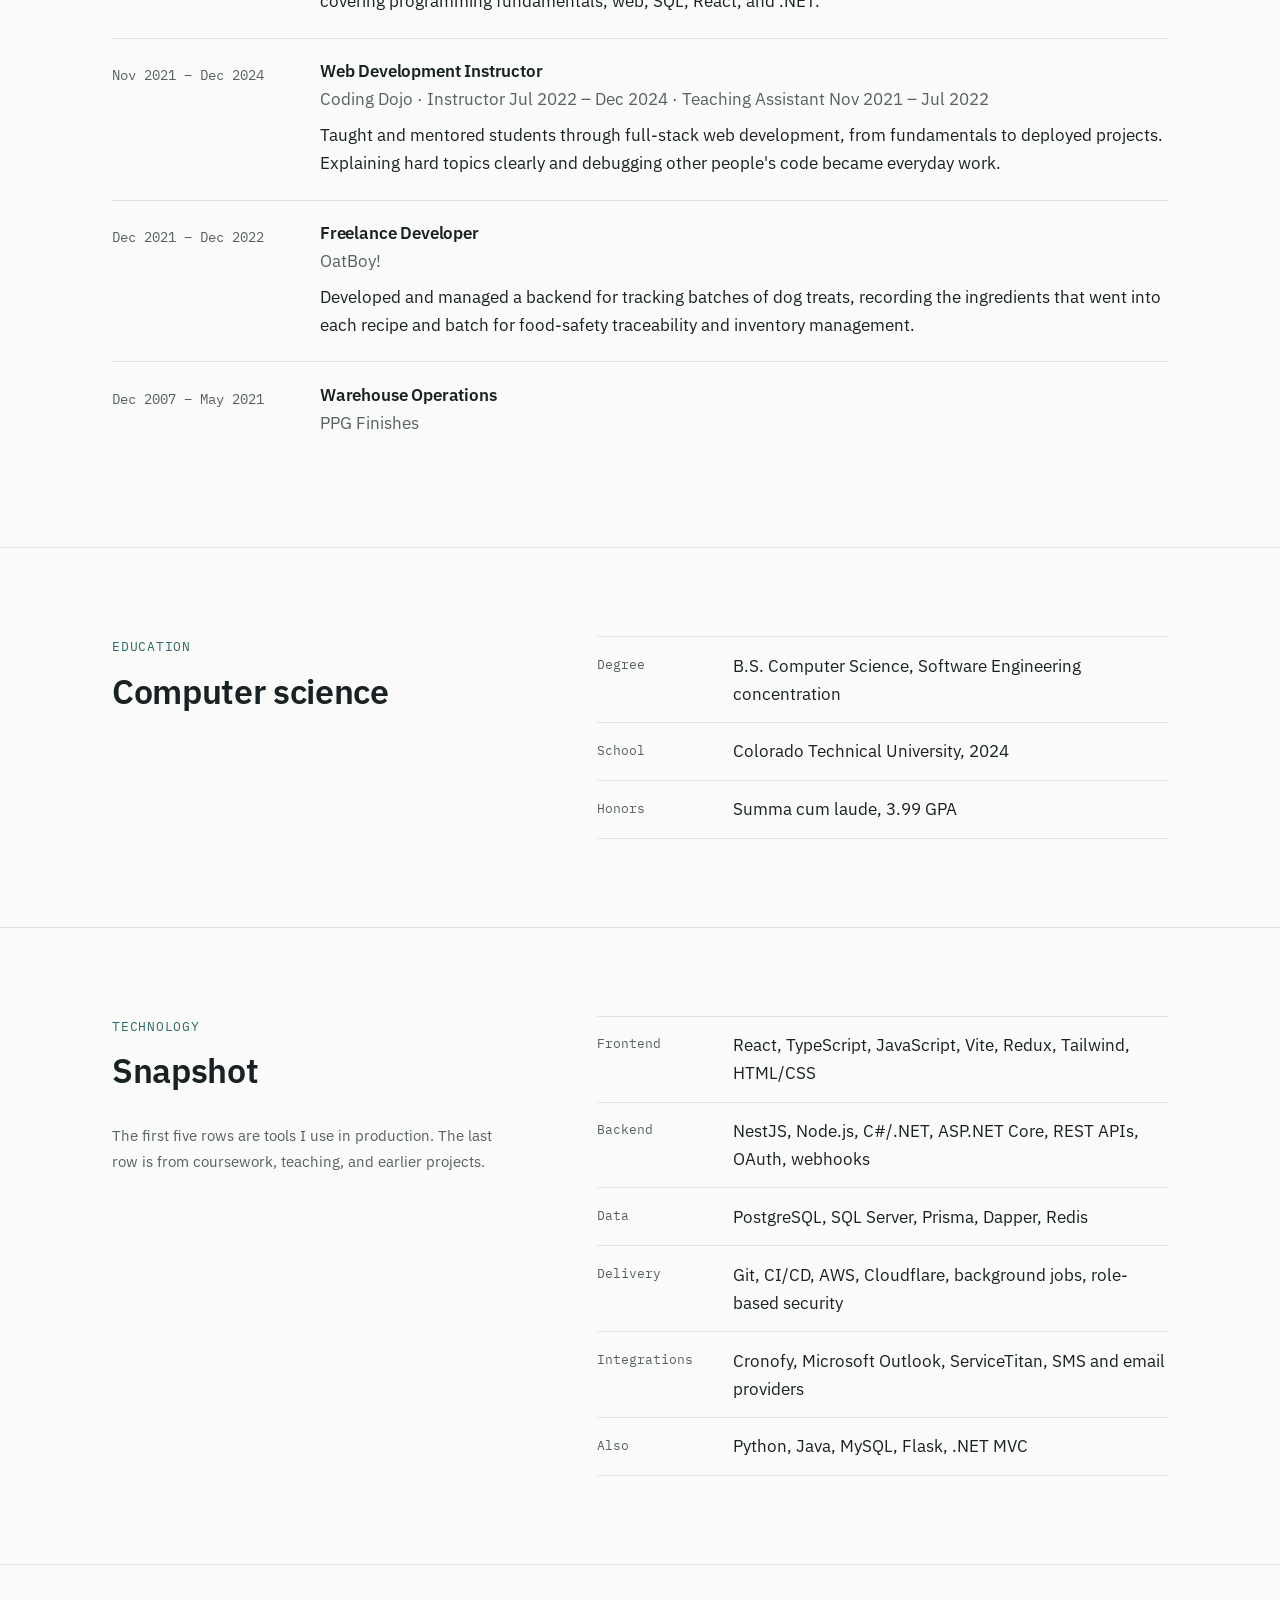
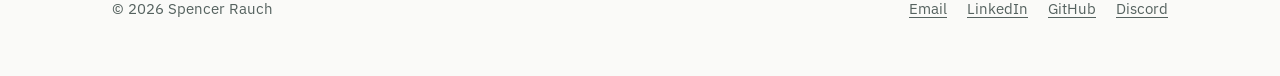
==== commit 51df13c1: "State preference for Eastern time working hours Co-Authored-By: Claude Opus 5.5 <noreply@anthropic.c" ====
--- a/about.html
+++ b/about.html
@@ -63,7 +63,7 @@
                     <p>I went back to school for computer science and graduated from Colorado Technical University in 2024, summa cum laude, with a concentration in software engineering. While studying, I joined Coding Dojo, first as a teaching assistant and then as an instructor, teaching full-stack web development for about three years.</p>
                     <p>Since May 2025 I've been a contract software engineer, working hands-on in production. I build and maintain business applications that cross React frontends, NestJS and .NET APIs, third-party integrations, and SQL databases. That includes scheduling and calendar sync, estimate workflows, data integration, and the debugging that keeps it all running.</p>
                     <p>Teaching shows up in how I work. I explain tradeoffs in plain language, write down what I find, and try to leave code and documentation that the next person can pick up without me.</p>
-                    <p>I'm based in the Portland, Oregon area (Pacific time). I'm looking primarily for remote roles, and I'm open to hybrid work in Portland.</p>
+                    <p>I'm based in the Portland, Oregon area. I'm looking primarily for remote roles, and I'm open to hybrid work in Portland. I'm an early riser who already works Eastern time hours, and I prefer it.</p>
                     <div class="actions">
                         <a class="btn btn-primary" href="resume.pdf">Download resume (PDF)</a>
                         <a class="btn btn-secondary" href="work.html">Read the case studies</a>
